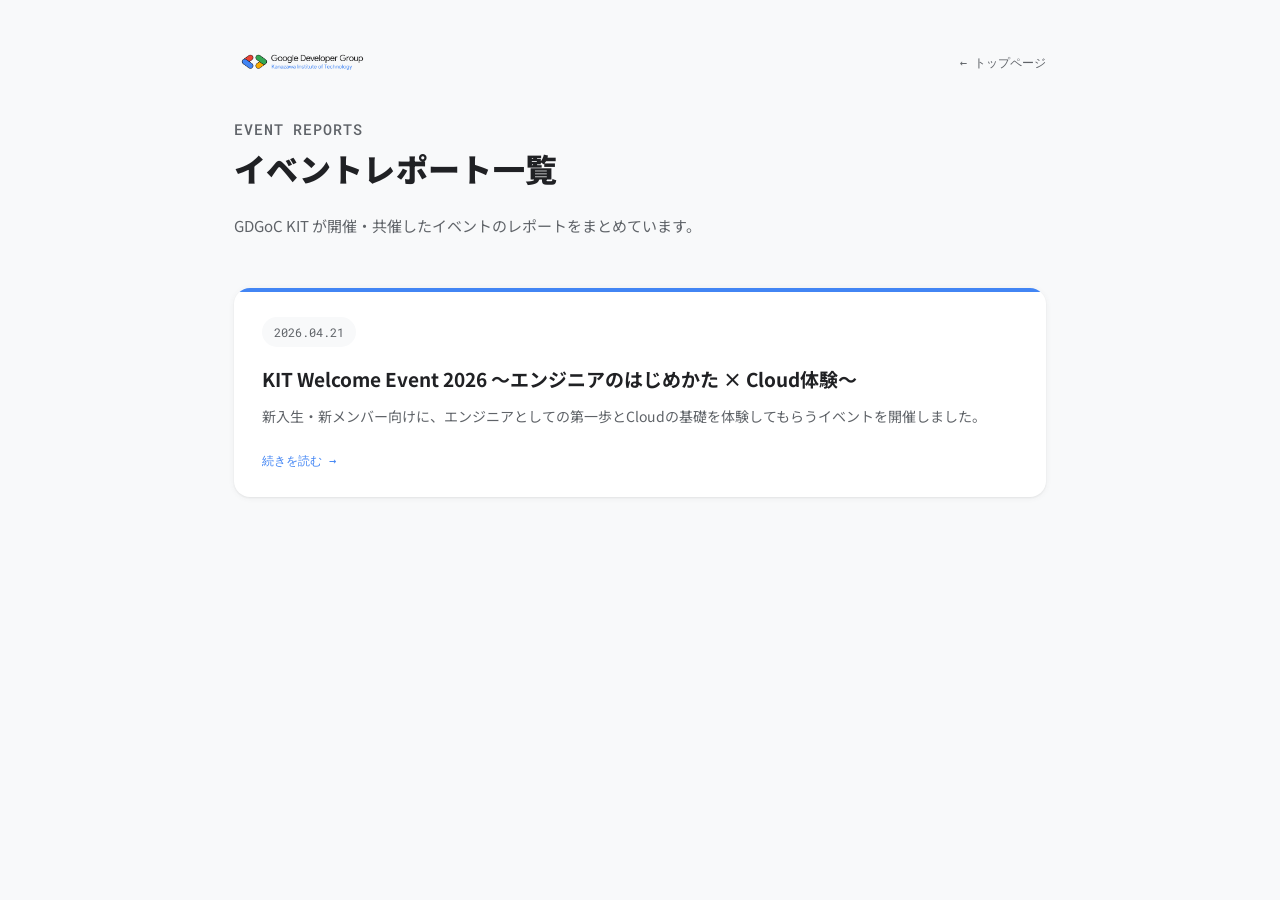
==== report/index.html @ f8989272 "レポートトップページを作成" ====
<!DOCTYPE html>
<html lang="ja">

<head>
    <meta charset="UTF-8">
    <meta name="viewport" content="width=device-width, initial-scale=1.0">
    <title>イベントレポート一覧 | GDGoC KIT</title>

    <!--
  ============================================================
  レポート一覧ページ（report/index.html）
  ============================================================
  使い方:
  1. 新しいレポートを作ったら、"EDIT: ここから" 〜 "EDIT: ここまで"
    の <li class="report-card"> ブロックをコピーして、リストの一番上に追加する
        （新しい日付が上に来るように並べる）
        2. href は report/ 配下のファイル名（例: 20260421.html）に合わせる
        3. 色は自動でローテーションするので気にしなくてよい

        スタイルは共通CSS（assets/css/）を読み込んでいる。
        デザインを変えたいときは assets/css/base.css（全ページ共通）
        または assets/css/report-list.css（このページ専用）を編集する。
        ============================================================
        -->

    <link rel="preconnect" href="https://fonts.googleapis.com">
    <link
        href="https://fonts.googleapis.com/css2?family=Manrope:wght@500;700;800&family=Noto+Sans+JP:wght@400;500;700;900&family=Roboto+Mono:wght@400;500&display=swap"
        rel="stylesheet">
    <link rel="stylesheet" href="../assets/css/base.css">
    <link rel="stylesheet" href="../assets/css/report-list.css">
</head>

<body>
    <div class="wrap">

        <div class="chapter-bar">
            <img class="logo" src="../assets/images/branding/logo.png" alt="GDGoC KIT">
            <a class="back" href="../index.html">← トップページ</a>
        </div>

        <header class="page-head">
            <p class="eyebrow">EVENT REPORTS</p>
            <h1>イベントレポート一覧</h1>
            <p>GDGoC KIT が開催・共催したイベントのレポートをまとめています。</p>
        </header>

        <ul class="report-list">

            <!-- EDIT: ここから（新しいレポートはこのブロックをコピーしてリストの先頭に追加） -->
            <li>
                <div class="report-card">
                    <a href="20260421.html">
                        <span class="date">2026.04.21</span>
                        <h2>KIT Welcome Event 2026 ～エンジニアのはじめかた × Cloud体験〜</h2>
                        <p class="excerpt">
                            新入生・新メンバー向けに、エンジニアとしての第一歩とCloudの基礎を体験してもらうイベントを開催しました。
                        </p>
                        <span class="read-more">続きを読む →</span>
                    </a>
                </div>
            </li>
            <!-- EDIT: ここまで -->

        </ul>

    </div>
</body>

</html>
---- assets/css/base.css ----
/* ============================================================
   GDGoC KIT サイト共通ベーススタイル
   ============================================================
   全ページで読み込む共通の土台（変数・リセット・チャプターバーなど）。
   ページ固有のスタイル（個別レポート／一覧ページなど）は
   それぞれ report.css / report-list.css のような別ファイルに書く。
   ============================================================ */

:root {
    /* GDGoC KIT の実サイト(theme-color)に合わせた Google 公式カラー */
    --g-blue: #4285f4;
    --g-red: #ea4335;
    --g-yellow: #fbbc05;
    --g-green: #34a853;

    --bg: #f8f9fa;
    /* Googleのマテリアル系サーフェス色 */
    --card: #ffffff;
    --ink: #202124;
    /* Google の標準テキストグレー */
    --ink-soft: #5f6368;
    --rule: #e8eaed;

    --font-display: "Manrope", "Noto Sans JP", sans-serif;
    /* 数字・欧文の見出し */
    --font-jp: "Noto Sans JP", sans-serif;
    /* 日本語本文・見出し */
    --font-mono: "Roboto Mono", monospace;

    --radius: 16px;

    /* ページごとの本文幅。各ページのCSSで上書きしてよい */
    --measure: 720px;
}

* {
    box-sizing: border-box;
}

body {
    margin: 0;
    background: var(--bg);
    color: var(--ink);
    font-family: var(--font-jp);
    line-height: 1.85;
    -webkit-font-smoothing: antialiased;
}

a {
    color: var(--g-blue);
    text-decoration-thickness: 1px;
    text-underline-offset: 2px;
}

a:hover {
    color: #1a56c4;
}

img {
    max-width: 100%;
    display: block;
    border-radius: 12px;
}

.wrap {
    max-width: var(--measure);
    margin: 0 auto;
    padding: 48px 24px 96px;
}

/* ---------- 上部バー：チャプター名（gdg.community.devのヘッダー相当） ---------- */
.chapter-bar {
    display: flex;
    align-items: center;
    gap: 10px;
    margin-bottom: 40px;
}

/* GDGの実際のシンボルである「4色ドット」を再現 */
.gdg-dots {
    position: relative;
    width: 22px;
    height: 22px;
    flex: none;
}

.gdg-dots span {
    position: absolute;
    width: 10px;
    height: 10px;
    border-radius: 50%;
}

.gdg-dots span:nth-child(1) {
    background: var(--g-blue);
    top: 0;
    left: 6px;
}

.gdg-dots span:nth-child(2) {
    background: var(--g-red);
    top: 6px;
    left: 12px;
}

.gdg-dots span:nth-child(3) {
    background: var(--g-yellow);
    top: 12px;
    left: 6px;
}

.gdg-dots span:nth-child(4) {
    background: var(--g-green);
    top: 6px;
    left: 0;
}

.chapter-bar .name {
    font-family: var(--font-display);
    font-weight: 800;
    font-size: 15px;
    letter-spacing: 0.01em;
}

.chapter-bar .name b {
    color: var(--g-blue);
}

/* ブランドガイドに沿ったチャプターロゴ画像（<> GDGoC KIT） */
.chapter-bar .logo {
    height: 28px;
    width: auto;
    display: block;
    border-radius: 0;
    /* ロゴ画像には角丸を付けない */
}

/* ロゴをリンクにした場合、下線や余分な行間が出ないようにする */
.chapter-bar .logo-link {
    display: inline-flex;
    line-height: 0;
    text-decoration: none;
}

.chapter-bar .back {
    margin-left: auto;
    font-family: var(--font-mono);
    font-size: 12px;
    color: var(--ink-soft);
    text-decoration: none;
}

.chapter-bar .back:hover {
    color: var(--g-blue);
}

/* ---------- ページ見出し共通（eyebrow + h1） ---------- */
.eyebrow {
    font-family: var(--font-mono);
    font-size: 12px;
    font-weight: 500;
    letter-spacing: 0.06em;
    text-transform: uppercase;
    color: var(--g-blue);
    margin-bottom: 14px;
}

h1 {
    font-family: var(--font-jp);
    font-weight: 900;
    font-size: clamp(24px, 3.6vw, 32px);
    line-height: 1.5;
    margin: 0 0 20px;
    letter-spacing: 0.01em;
}

@media (max-width: 480px) {
    .wrap {
        padding: 32px 16px 72px;
    }
}
---- assets/css/report-list.css ----
/* # 一覧ページ専用（report-card等） */
/* ============================================================
   レポート一覧ページ（report/index.html）専用スタイル
   ============================================================
   base.css を先に読み込んだ上で使用する。
   ============================================================ */

:root {
    --measure: 860px;
}

header.page-head {
    margin-bottom: 48px;
}

header.page-head p {
    color: var(--ink-soft);
    margin: 0;
    font-size: 15px;
}

.report-list {
    list-style: none;
    margin: 0;
    padding: 0;
    display: flex;
    flex-direction: column;
    gap: 16px;
}

.report-card {
    position: relative;
    overflow: hidden;
    background: var(--card);
    border-radius: var(--radius);
    box-shadow: 0 1px 2px rgba(60, 64, 67, .08), 0 1px 6px rgba(60, 64, 67, .06);
    transition: box-shadow .15s, transform .15s;
}

.report-card:hover {
    box-shadow: 0 2px 4px rgba(60, 64, 67, .1), 0 4px 12px rgba(60, 64, 67, .08);
    transform: translateY(-2px);
}

.report-card::before {
    content: "";
    position: absolute;
    top: 0;
    left: 0;
    width: 100%;
    height: 4px;
}

.report-list li:nth-child(4n+1) .report-card::before {
    background: var(--g-blue);
}

.report-list li:nth-child(4n+2) .report-card::before {
    background: var(--g-red);
}

.report-list li:nth-child(4n+3) .report-card::before {
    background: var(--g-yellow);
}

.report-list li:nth-child(4n+4) .report-card::before {
    background: var(--g-green);
}

.report-card a {
    display: block;
    padding: 28px 28px 24px;
    text-decoration: none;
    color: inherit;
}

.report-card .date {
    display: inline-block;
    font-family: var(--font-mono);
    font-size: 12px;
    color: var(--ink-soft);
    background: var(--bg);
    border-radius: 100px;
    padding: 4px 12px;
    margin-bottom: 14px;
}

.report-card h2 {
    font-family: var(--font-jp);
    font-weight: 700;
    font-size: 19px;
    margin: 0 0 8px;
}

.report-card p.excerpt {
    color: var(--ink-soft);
    font-size: 14px;
    margin: 0 0 14px;
}

.report-card .read-more {
    display: inline-flex;
    align-items: center;
    gap: 4px;
    font-family: var(--font-mono);
    font-size: 12px;
    color: var(--g-blue);
    font-weight: 500;
}

@media (max-width: 480px) {
    .report-card a {
        padding: 22px 20px 20px;
    }
}
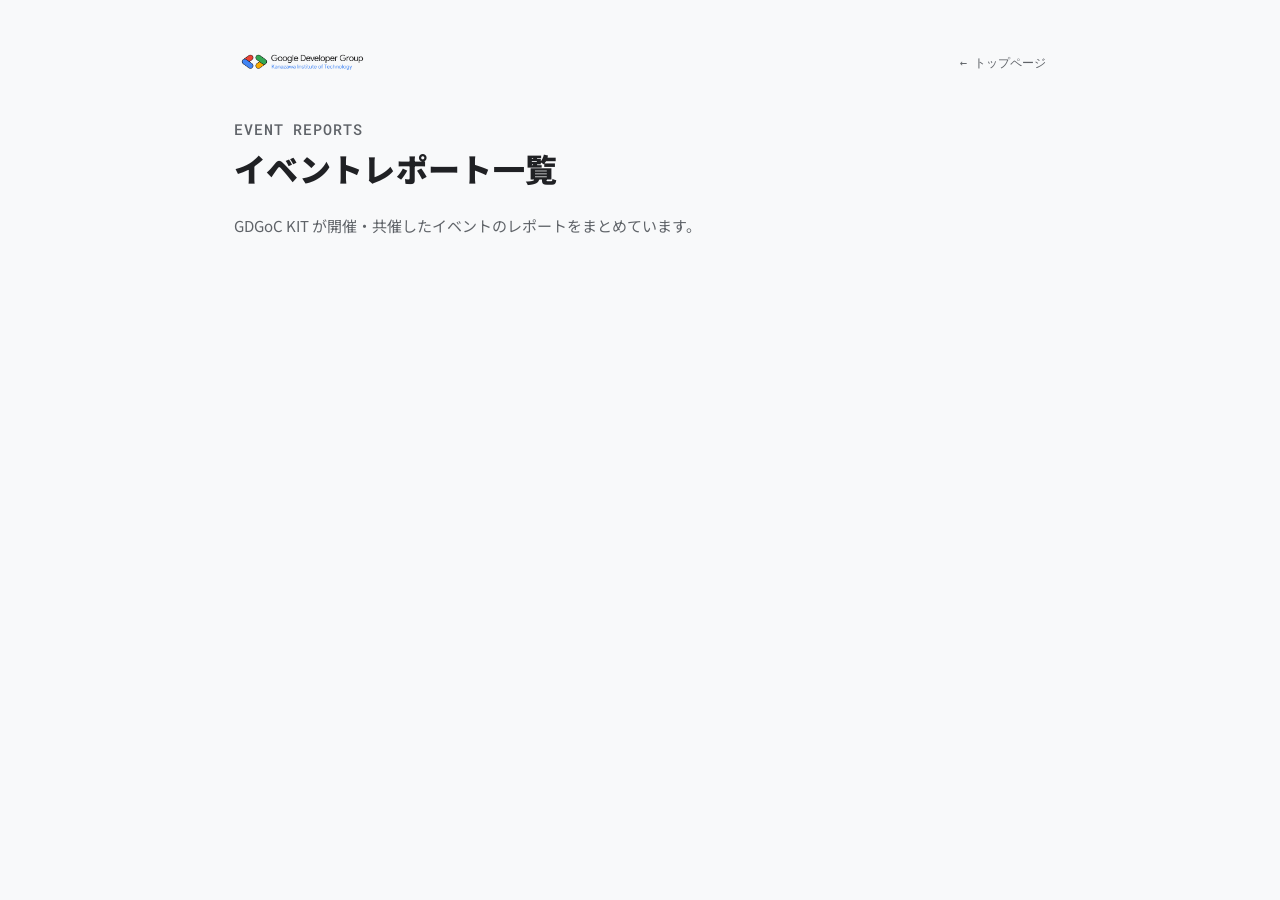
==== commit f5859832: "JSファイルを分離" ====
--- a/report/index.html
+++ b/report/index.html
@@ -11,17 +11,25 @@
   レポート一覧ページ（report/index.html）
   ============================================================
   使い方:
-  1. 新しいレポートを作ったら、"EDIT: ここから" 〜 "EDIT: ここまで"
-    の <li class="report-card"> ブロックをコピーして、リストの一番上に追加する
-        （新しい日付が上に来るように並べる）
-        2. href は report/ 配下のファイル名（例: 20260421.html）に合わせる
-        3. 色は自動でローテーションするので気にしなくてよい
+  1. 新しいレポートを作ったら、このHTMLは編集しない。
+     代わりに assets/data/reports.json に1件分のエントリを追加する。
+     （date / href / title / excerpt の4つ）
+     例:
+     {
+       "date": "20260509",
+       "href": "20260509.html",
+       "title": "イベント名を入れる",
+       "excerpt": "イベントの概要を1〜2文で入れる。"
+     }
+  2. 並び順はJS側でdateの新しい順に自動ソートされるので、
+     JSON内での追加位置は気にしなくてよい（配列の末尾に足せばよい）
+  3. カード上部の4色ラインも自動でローテーションする（HTML/CSS側は変更不要）
 
-        スタイルは共通CSS（assets/css/）を読み込んでいる。
-        デザインを変えたいときは assets/css/base.css（全ページ共通）
-        または assets/css/report-list.css（このページ専用）を編集する。
-        ============================================================
-        -->
+  スタイルは共通CSS（assets/css/）を読み込んでいる。
+  デザインを変えたいときは assets/css/base.css（全ページ共通）
+  または assets/css/report-list.css（このページ専用）を編集する。
+  ============================================================
+-->
 
     <link rel="preconnect" href="https://fonts.googleapis.com">
     <link
@@ -45,26 +53,16 @@
             <p>GDGoC KIT が開催・共催したイベントのレポートをまとめています。</p>
         </header>
 
-        <ul class="report-list">
+        <!-- assets/data/reports.json の内容をJSで読み込んで、ここに<li>を生成する -->
+        <ul class="report-list" id="report-list"></ul>
 
-            <!-- EDIT: ここから（新しいレポートはこのブロックをコピーしてリストの先頭に追加） -->
-            <li>
-                <div class="report-card">
-                    <a href="20260421.html">
-                        <span class="date">2026.04.21</span>
-                        <h2>KIT Welcome Event 2026 ～エンジニアのはじめかた × Cloud体験〜</h2>
-                        <p class="excerpt">
-                            新入生・新メンバー向けに、エンジニアとしての第一歩とCloudの基礎を体験してもらうイベントを開催しました。
-                        </p>
-                        <span class="read-more">続きを読む →</span>
-                    </a>
-                </div>
-            </li>
-            <!-- EDIT: ここまで -->
-
-        </ul>
+        <p id="report-list-empty" class="report-list-empty" hidden>
+            まだレポートがありません。
+        </p>
 
     </div>
+
+    <script src="../assets/js/report-list.js"></script>
 </body>
 
 </html>
--- a/assets/css/report-list.css
+++ b/assets/css/report-list.css
@@ -1,4 +1,3 @@
-/* # 一覧ページ専用（report-card等） */
 /* ============================================================
    レポート一覧ページ（report/index.html）専用スタイル
    ============================================================
@@ -108,6 +107,13 @@
     font-weight: 500;
 }
 
+.report-list-empty {
+    color: var(--ink-soft);
+    font-size: 14px;
+    text-align: center;
+    padding: 40px 0;
+}
+
 @media (max-width: 480px) {
     .report-card a {
         padding: 22px 20px 20px;
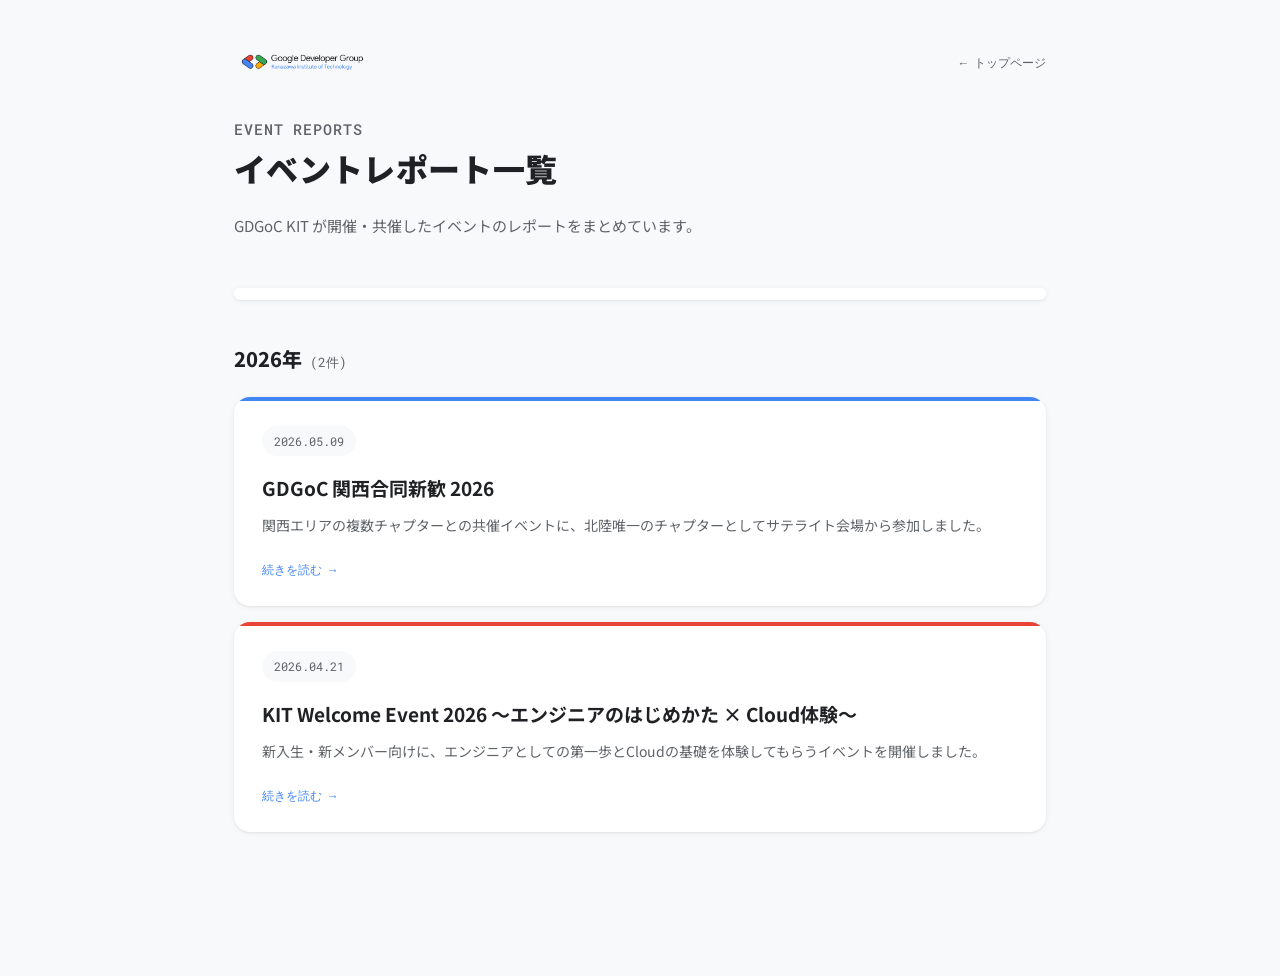
==== commit c57ee9c9: "ファイルを修正" ====
--- a/report/index.html
+++ b/report/index.html
@@ -24,6 +24,8 @@
   2. 並び順はJS側でdateの新しい順に自動ソートされるので、
      JSON内での追加位置は気にしなくてよい（配列の末尾に足せばよい）
   3. カード上部の4色ラインも自動でローテーションする（HTML/CSS側は変更不要）
+  4. 年ごとのグループ分け・クイックナビ（年が2つ以上あるときだけ表示）も
+     JS側でdateの年から自動生成される（HTML/CSS側は変更不要）
 
   スタイルは共通CSS（assets/css/）を読み込んでいる。
   デザインを変えたいときは assets/css/base.css（全ページ共通）
@@ -53,8 +55,11 @@
             <p>GDGoC KIT が開催・共催したイベントのレポートをまとめています。</p>
         </header>
 
-        <!-- assets/data/reports.json の内容をJSで読み込んで、ここに<li>を生成する -->
-        <ul class="report-list" id="report-list"></ul>
+        <!-- 年クイックナビ。年が2つ以上あるときだけJS側でhiddenが外れて表示される -->
+        <nav class="year-nav" id="year-nav" aria-label="年で絞り込む" hidden></nav>
+
+        <!-- assets/data/reports.json の内容をJSで読み込んで、年ごとの<section>を生成する -->
+        <div id="report-groups"></div>
 
         <p id="report-list-empty" class="report-list-empty" hidden>
             まだレポートがありません。
--- a/assets/css/report-list.css
+++ b/assets/css/report-list.css
@@ -16,6 +16,74 @@
     color: var(--ink-soft);
     margin: 0;
     font-size: 15px;
+}
+
+/* ---------- 年クイックナビ ---------- */
+.year-nav {
+    position: sticky;
+    top: 16px;
+    z-index: 10;
+    display: flex;
+    gap: 6px;
+    overflow-x: auto;
+    background: rgba(255, 255, 255, .9);
+    backdrop-filter: blur(6px);
+    border-radius: 100px;
+    padding: 6px;
+    margin-bottom: 40px;
+    box-shadow: 0 1px 2px rgba(60, 64, 67, .08), 0 1px 6px rgba(60, 64, 67, .06);
+    scrollbar-width: none;
+}
+
+.year-nav::-webkit-scrollbar {
+    display: none;
+}
+
+.year-nav a {
+    flex: none;
+    font-family: var(--font-mono);
+    font-size: 12px;
+    font-weight: 500;
+    color: var(--ink-soft);
+    text-decoration: none;
+    padding: 8px 16px;
+    border-radius: 100px;
+    white-space: nowrap;
+    transition: background .15s, color .15s;
+}
+
+.year-nav a:hover {
+    background: var(--bg);
+    color: var(--ink);
+}
+
+.year-nav a.active {
+    background: var(--g-blue);
+    color: #fff;
+}
+
+/* ---------- 年グループ見出し ---------- */
+.year-group {
+    scroll-margin-top: 72px;
+    /* .year-nav の高さ分の余白（クリックで着地したとき隠れないように） */
+    margin-bottom: 48px;
+}
+
+.year-group h2 {
+    font-family: var(--font-display);
+    font-weight: 800;
+    font-size: 20px;
+    margin: 0 0 20px;
+    display: flex;
+    align-items: baseline;
+    gap: 8px;
+}
+
+.year-group h2 .count {
+    font-family: var(--font-mono);
+    font-weight: 400;
+    font-size: 13px;
+    color: var(--ink-soft);
 }
 
 .report-list {
@@ -115,6 +183,10 @@
 }
 
 @media (max-width: 480px) {
+    .year-nav {
+        top: 8px;
+    }
+
     .report-card a {
         padding: 22px 20px 20px;
     }
